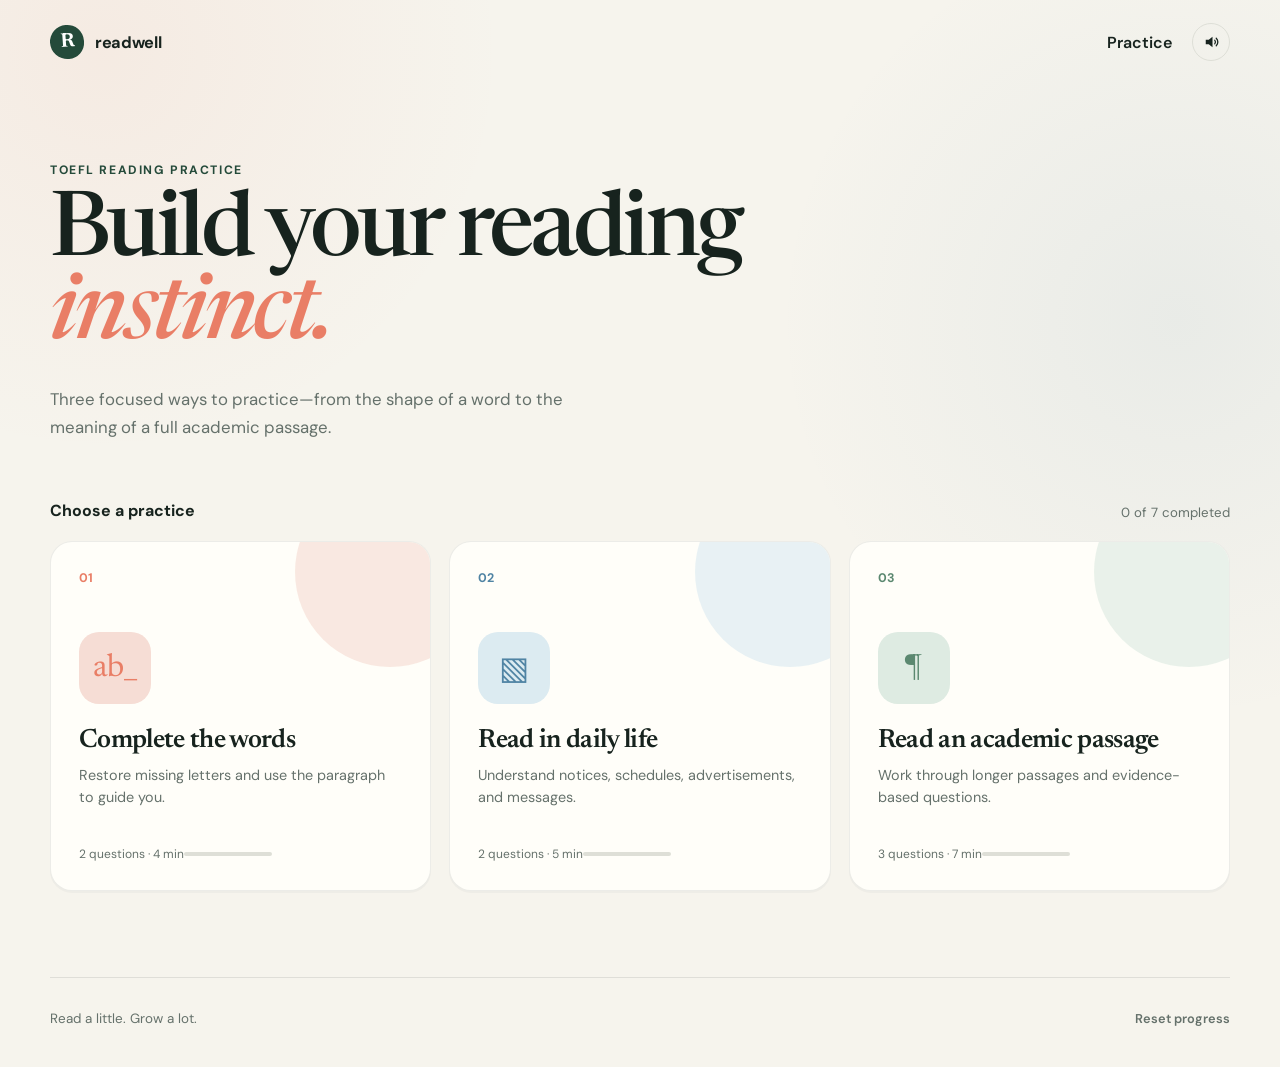
==== index.html @ 446d8b32 "prototype" ====
<!doctype html>
<html lang="en">
  <head>
    <meta charset="UTF-8" />
    <meta name="viewport" content="width=device-width, initial-scale=1.0" />
    <meta
      name="description"
      content="A calm, focused practice space for TOEFL reading questions."
    />
    <title>Readwell — TOEFL Reading Practice</title>
    <link rel="preconnect" href="https://fonts.googleapis.com" />
    <link rel="preconnect" href="https://fonts.gstatic.com" crossorigin />
    <link
      href="https://fonts.googleapis.com/css2?family=DM+Sans:wght@400;500;600;700&family=Newsreader:opsz,wght@6..72,500;6..72,600&display=swap"
      rel="stylesheet"
    />
    <link rel="stylesheet" href="styles.css" />
  </head>
  <body>
    <div class="page-shell">
      <header class="site-header">
        <button class="brand" data-action="home" aria-label="Go to home">
          <span class="brand-mark">R</span>
          <span>readwell</span>
        </button>
        <nav class="header-actions" aria-label="Primary navigation">
          <button class="text-button" data-action="home">Practice</button>
          <button class="icon-button" id="sound-toggle" aria-label="Toggle interface sounds">
            <svg viewBox="0 0 24 24" aria-hidden="true">
              <path d="M5 9v6h4l5 4V5L9 9H5Z"></path>
              <path class="sound-wave" d="M17 9.5a4 4 0 0 1 0 5"></path>
              <path class="sound-wave" d="M19 7a7 7 0 0 1 0 10"></path>
            </svg>
          </button>
        </nav>
      </header>

      <main id="app" tabindex="-1"></main>

      <footer class="site-footer">
        <span>Read a little. Grow a lot.</span>
        <button class="text-button reset-button" id="reset-progress">Reset progress</button>
      </footer>
    </div>

    <script src="questions.js"></script>
    <script src="app.js"></script>
  </body>
</html>
---- styles.css ----
:root {
  --ink: #17231e;
  --muted: #65716b;
  --paper: #f6f4ed;
  --white: #fffef9;
  --line: #dedfd7;
  --forest: #244a3a;
  --forest-light: #dce9df;
  --coral: #e97e66;
  --coral-light: #f6ddd5;
  --blue: #5084a4;
  --blue-light: #dcebf1;
  --green: #5b8870;
  --green-light: #deebe2;
  --shadow: 0 20px 55px rgba(26, 42, 34, 0.08);
}

* {
  box-sizing: border-box;
}

html {
  scroll-behavior: smooth;
}

body {
  margin: 0;
  color: var(--ink);
  background:
    radial-gradient(circle at 8% 5%, rgba(233, 126, 102, 0.08), transparent 25rem),
    radial-gradient(circle at 92% 30%, rgba(80, 132, 164, 0.08), transparent 25rem),
    var(--paper);
  font-family: "DM Sans", system-ui, sans-serif;
  -webkit-font-smoothing: antialiased;
}

button,
input {
  font: inherit;
}

button {
  color: inherit;
}

.page-shell {
  min-height: 100vh;
  display: flex;
  flex-direction: column;
}

.site-header,
.site-footer {
  width: min(1180px, calc(100% - 40px));
  margin: 0 auto;
  display: flex;
  align-items: center;
  justify-content: space-between;
}

.site-header {
  min-height: 84px;
}

.site-footer {
  color: var(--muted);
  font-size: 0.84rem;
  padding: 26px 0 34px;
  border-top: 1px solid rgba(23, 35, 30, 0.1);
}

.brand {
  border: 0;
  background: transparent;
  display: inline-flex;
  align-items: center;
  gap: 11px;
  padding: 0;
  font-size: 1.02rem;
  font-weight: 700;
  letter-spacing: -0.02em;
  cursor: pointer;
}

.brand-mark {
  width: 34px;
  height: 34px;
  display: grid;
  place-items: center;
  border-radius: 50% 50% 48% 52%;
  background: var(--forest);
  color: white;
  font-family: "Newsreader", Georgia, serif;
  font-size: 1.25rem;
  transform: rotate(-4deg);
}

.header-actions {
  display: flex;
  align-items: center;
  gap: 20px;
}

.text-button,
.icon-button {
  border: 0;
  background: transparent;
  cursor: pointer;
}

.text-button {
  padding: 6px 0;
  font-weight: 600;
}

.text-button:hover {
  color: var(--forest);
}

.icon-button {
  width: 38px;
  height: 38px;
  display: grid;
  place-items: center;
  border: 1px solid var(--line);
  border-radius: 50%;
}

.icon-button svg {
  width: 18px;
  fill: var(--ink);
}

.icon-button path:not(:first-child) {
  fill: none;
  stroke: var(--ink);
  stroke-width: 1.7;
  stroke-linecap: round;
}

.icon-button.is-muted .sound-wave {
  display: none;
}

#app {
  flex: 1;
  outline: none;
}

.home-view {
  width: min(1180px, calc(100% - 40px));
  margin: 0 auto;
  padding: 78px 0 86px;
}

.hero {
  max-width: 760px;
  margin-bottom: 58px;
}

.eyebrow {
  margin: 0 0 15px;
  color: var(--forest);
  font-size: 0.76rem;
  font-weight: 700;
  letter-spacing: 0.13em;
  text-transform: uppercase;
}

.hero h1,
.practice-intro h1,
.results-card h1 {
  margin: 0;
  font-family: "Newsreader", Georgia, serif;
  font-weight: 500;
  letter-spacing: -0.04em;
}

.hero h1 {
  max-width: 700px;
  font-size: clamp(3.2rem, 7vw, 6.2rem);
  line-height: 0.93;
}

.hero h1 em {
  color: var(--coral);
  font-weight: 500;
}

.hero-copy {
  max-width: 570px;
  margin: 25px 0 0;
  color: var(--muted);
  font-size: 1.05rem;
  line-height: 1.7;
}

.section-heading {
  display: flex;
  align-items: end;
  justify-content: space-between;
  margin-bottom: 20px;
}

.section-heading h2 {
  margin: 0;
  font-size: 1rem;
}

.progress-summary {
  color: var(--muted);
  font-size: 0.83rem;
}

.practice-grid {
  display: grid;
  grid-template-columns: repeat(3, 1fr);
  gap: 18px;
}

.set-card {
  position: relative;
  min-height: 350px;
  padding: 28px;
  display: flex;
  flex-direction: column;
  overflow: hidden;
  border: 1px solid rgba(23, 35, 30, 0.08);
  border-radius: 22px;
  background: var(--white);
  text-align: left;
  cursor: pointer;
  box-shadow: 0 2px 0 rgba(23, 35, 30, 0.03);
  transition: transform 180ms ease, box-shadow 180ms ease;
}

.set-card:hover {
  transform: translateY(-5px);
  box-shadow: var(--shadow);
}

.set-card::after {
  content: "";
  position: absolute;
  width: 190px;
  height: 190px;
  right: -55px;
  top: -65px;
  border-radius: 50%;
  background: var(--card-tint);
  opacity: 0.65;
}

.set-card.coral {
  --card-accent: var(--coral);
  --card-tint: var(--coral-light);
}

.set-card.blue {
  --card-accent: var(--blue);
  --card-tint: var(--blue-light);
}

.set-card.green {
  --card-accent: var(--green);
  --card-tint: var(--green-light);
}

.card-number {
  position: relative;
  z-index: 1;
  color: var(--card-accent);
  font-size: 0.78rem;
  font-weight: 700;
}

.card-icon {
  position: relative;
  z-index: 1;
  width: 72px;
  height: 72px;
  margin: 46px 0 24px;
  display: grid;
  place-items: center;
  border-radius: 20px;
  background: var(--card-tint);
  color: var(--card-accent);
  font-family: "Newsreader", Georgia, serif;
  font-size: 2rem;
}

.set-card h3 {
  margin: 0 0 10px;
  font-family: "Newsreader", Georgia, serif;
  font-size: 1.65rem;
  font-weight: 600;
  letter-spacing: -0.025em;
}

.set-card p {
  margin: 0;
  color: var(--muted);
  font-size: 0.9rem;
  line-height: 1.55;
}

.card-meta {
  margin-top: auto;
  padding-top: 24px;
  display: flex;
  align-items: center;
  justify-content: space-between;
  color: var(--muted);
  font-size: 0.75rem;
}

.card-progress {
  width: 88px;
  height: 4px;
  overflow: hidden;
  border-radius: 9px;
  background: var(--line);
}

.card-progress span {
  display: block;
  height: 100%;
  background: var(--card-accent);
}

.practice-view {
  width: min(1180px, calc(100% - 40px));
  margin: 0 auto;
  padding: 42px 0 80px;
}

.practice-topline {
  display: flex;
  align-items: center;
  justify-content: space-between;
  margin-bottom: 44px;
}

.back-button {
  display: inline-flex;
  align-items: center;
  gap: 8px;
  border: 0;
  background: transparent;
  padding: 0;
  font-weight: 600;
  cursor: pointer;
}

.back-button span {
  font-size: 1.3rem;
}

.question-count {
  color: var(--muted);
  font-size: 0.84rem;
}

.question-count strong {
  color: var(--ink);
}

.practice-intro {
  margin-bottom: 28px;
}

.practice-intro h1 {
  font-size: clamp(2.5rem, 5vw, 4.3rem);
}

.practice-intro p:last-child {
  margin: 12px 0 0;
  color: var(--muted);
}

.question-layout {
  display: grid;
  grid-template-columns: minmax(0, 1.15fr) minmax(340px, 0.85fr);
  gap: 22px;
  align-items: start;
}

.question-layout.word-layout {
  grid-template-columns: 1fr;
}

.content-panel,
.answer-panel {
  border: 1px solid rgba(23, 35, 30, 0.1);
  border-radius: 22px;
  background: var(--white);
  box-shadow: 0 4px 0 rgba(23, 35, 30, 0.025);
}

.content-panel {
  min-height: 520px;
  padding: clamp(28px, 4vw, 52px);
}

.answer-panel {
  position: sticky;
  top: 22px;
  padding: 30px;
}

.instruction {
  margin: 0 0 30px;
  color: var(--muted);
  font-size: 0.86rem;
}

.word-paragraph,
.academic-passage {
  font-family: "Newsreader", Georgia, serif;
  color: #203129;
}

.word-paragraph {
  max-width: 900px;
  margin: 42px auto;
  font-size: clamp(1.65rem, 3.2vw, 2.5rem);
  line-height: 1.65;
}

.word-blank {
  display: inline-flex;
  align-items: baseline;
  white-space: nowrap;
  color: var(--forest);
}

.word-input {
  width: var(--input-width);
  min-width: 48px;
  margin-left: 2px;
  padding: 0 2px 2px;
  border: 0;
  border-bottom: 2px solid var(--coral);
  outline: 0;
  background: var(--coral-light);
  color: var(--ink);
  font-family: inherit;
  font-size: 0.88em;
}

.word-input:focus {
  background: #f8cec3;
}

.word-input.correct {
  border-color: var(--green);
  background: var(--green-light);
}

.word-input.incorrect {
  border-color: #bd4e45;
  background: #f8d5d1;
}

.word-actions {
  max-width: 900px;
  margin: 24px auto 0;
  display: flex;
  align-items: center;
  justify-content: space-between;
  gap: 20px;
}

.feedback {
  min-height: 23px;
  margin: 0;
  color: var(--muted);
  font-size: 0.88rem;
}

.feedback.good {
  color: #307052;
}

.feedback.try-again {
  color: #a5483e;
}

.primary-button,
.secondary-button {
  min-height: 48px;
  padding: 0 22px;
  border-radius: 50px;
  font-weight: 700;
  cursor: pointer;
  transition: transform 150ms ease;
}

.primary-button:hover,
.secondary-button:hover {
  transform: translateY(-2px);
}

.primary-button {
  border: 1px solid var(--forest);
  background: var(--forest);
  color: white;
}

.secondary-button {
  border: 1px solid var(--line);
  background: var(--white);
}

.answer-prompt {
  margin: 0 0 22px;
  font-family: "Newsreader", Georgia, serif;
  font-size: 1.55rem;
  line-height: 1.25;
}

.choices {
  display: grid;
  gap: 10px;
}

.choice {
  width: 100%;
  padding: 14px 15px;
  display: grid;
  grid-template-columns: 28px 1fr;
  gap: 11px;
  align-items: center;
  border: 1px solid var(--line);
  border-radius: 13px;
  background: transparent;
  text-align: left;
  cursor: pointer;
}

.choice:hover,
.choice.selected {
  border-color: var(--blue);
  background: var(--blue-light);
}

.choice.correct {
  border-color: var(--green);
  background: var(--green-light);
}

.choice.incorrect {
  border-color: #c7685f;
  background: #f6ddd9;
}

.choice-letter {
  width: 27px;
  height: 27px;
  display: grid;
  place-items: center;
  border: 1px solid currentColor;
  border-radius: 50%;
  font-size: 0.73rem;
  font-weight: 700;
}

.choice-label {
  font-size: 0.88rem;
  line-height: 1.35;
}

.answer-actions {
  margin-top: 20px;
  display: flex;
  justify-content: flex-end;
}

.explanation {
  margin: 18px 0 0;
  padding: 14px 16px;
  border-radius: 12px;
  background: var(--green-light);
  color: #345b47;
  font-size: 0.83rem;
  line-height: 1.55;
}

.notice-visual {
  max-width: 520px;
  margin: 10px auto;
  overflow: hidden;
  border: 1px solid #d3b85d;
  border-radius: 6px;
  background: #f9edb2;
  box-shadow: 9px 11px 0 #dfe7de;
  transform: rotate(-0.5deg);
}

.notice-head {
  padding: 20px 26px;
  background: #2f6956;
  color: white;
  font-size: 0.76rem;
  font-weight: 700;
  letter-spacing: 0.13em;
  text-align: center;
}

.notice-body {
  padding: 34px;
  text-align: center;
}

.notice-body h2 {
  margin: 0 0 18px;
  color: #c8543f;
  font-family: "Newsreader", Georgia, serif;
  font-size: clamp(2.4rem, 5vw, 4rem);
  line-height: 0.95;
}

.notice-date {
  margin: 0;
  font-weight: 800;
  letter-spacing: 0.05em;
}

.notice-time {
  margin: 4px 0 20px;
  color: #426054;
  font-weight: 600;
}

.notice-copy {
  max-width: 370px;
  margin: 0 auto 18px;
  line-height: 1.55;
}

.notice-note {
  padding-top: 15px;
  border-top: 1px solid rgba(47, 105, 86, 0.25);
  color: #426054;
  font-size: 0.8rem;
}

.notice-tag {
  display: inline-block;
  margin-top: 18px;
  padding: 6px 10px;
  border-radius: 4px;
  background: #e38a70;
  color: white;
  font-size: 0.7rem;
  font-weight: 800;
  letter-spacing: 0.1em;
}

.message-visual {
  max-width: 520px;
  margin: 42px auto;
  padding: 16px;
  border-radius: 24px;
  background: #e8e8e4;
}

.message-meta {
  display: flex;
  justify-content: space-between;
  margin: 0 8px 10px;
  color: var(--muted);
  font-size: 0.75rem;
}

.message-bubble {
  margin: 0;
  padding: 20px;
  border-radius: 20px 20px 5px 20px;
  background: #3979d0;
  color: white;
  font-size: 1rem;
  line-height: 1.55;
}

.passage-heading {
  margin: 0 0 25px;
  font-family: "Newsreader", Georgia, serif;
  font-size: 2.2rem;
  font-weight: 600;
}

.academic-passage {
  counter-reset: paragraph;
  font-size: 1.12rem;
  line-height: 1.75;
}

.academic-passage p {
  position: relative;
  margin: 0 0 22px;
  padding-left: 34px;
  counter-increment: paragraph;
}

.academic-passage p::before {
  content: counter(paragraph);
  position: absolute;
  left: 0;
  top: 4px;
  width: 21px;
  height: 21px;
  display: grid;
  place-items: center;
  border-radius: 50%;
  background: var(--green-light);
  color: var(--green);
  font-family: "DM Sans", system-ui, sans-serif;
  font-size: 0.65rem;
  font-weight: 700;
}

.question-nav {
  margin-top: 24px;
  display: flex;
  align-items: center;
  justify-content: space-between;
}

.nav-dots {
  display: flex;
  gap: 7px;
}

.nav-dot {
  width: 9px;
  height: 9px;
  padding: 0;
  border: 0;
  border-radius: 50%;
  background: #c6cbc7;
  cursor: pointer;
}

.nav-dot.active {
  width: 25px;
  border-radius: 9px;
  background: var(--forest);
}

.results-view {
  width: min(760px, calc(100% - 40px));
  margin: 0 auto;
  padding: 80px 0 110px;
  text-align: center;
}

.results-card {
  padding: 60px 35px;
  border: 1px solid rgba(23, 35, 30, 0.1);
  border-radius: 28px;
  background: var(--white);
  box-shadow: var(--shadow);
}

.score-ring {
  width: 118px;
  height: 118px;
  margin: 0 auto 28px;
  display: grid;
  place-items: center;
  border: 10px solid var(--green-light);
  border-top-color: var(--green);
  border-radius: 50%;
  font-family: "Newsreader", Georgia, serif;
  font-size: 2rem;
  font-weight: 600;
  transform: rotate(-18deg);
}

.score-ring span {
  transform: rotate(18deg);
}

.results-card h1 {
  font-size: 3.1rem;
}

.results-card > p {
  max-width: 460px;
  margin: 13px auto 28px;
  color: var(--muted);
  line-height: 1.6;
}

.results-actions {
  display: flex;
  justify-content: center;
  gap: 10px;
}

.reset-button {
  color: var(--muted);
  font-size: 0.8rem;
}

@media (max-width: 900px) {
  .home-view {
    padding-top: 48px;
  }

  .practice-grid {
    grid-template-columns: 1fr;
  }

  .set-card {
    min-height: 260px;
  }

  .card-icon {
    margin: 32px 0 20px;
  }

  .question-layout {
    grid-template-columns: 1fr;
  }

  .answer-panel {
    position: static;
  }

  .content-panel {
    min-height: auto;
  }
}

@media (max-width: 600px) {
  .site-header,
  .site-footer,
  .home-view,
  .practice-view {
    width: min(100% - 28px, 1180px);
  }

  .site-header {
    min-height: 70px;
  }

  .header-actions .text-button {
    display: none;
  }

  .home-view {
    padding: 40px 0 65px;
  }

  .hero {
    margin-bottom: 44px;
  }

  .hero h1 {
    font-size: 3.4rem;
  }

  .practice-view {
    padding-top: 26px;
  }

  .practice-topline {
    margin-bottom: 30px;
  }

  .content-panel,
  .answer-panel {
    border-radius: 17px;
  }

  .content-panel {
    padding: 26px 20px;
  }

  .answer-panel {
    padding: 23px 19px;
  }

  .word-paragraph {
    margin: 20px 0;
    font-size: 1.55rem;
  }

  .word-actions,
  .results-actions {
    align-items: stretch;
    flex-direction: column;
  }

  .word-actions .primary-button,
  .results-actions button {
    width: 100%;
  }

  .notice-body {
    padding: 28px 21px;
  }

  .academic-passage {
    font-size: 1.02rem;
  }
}

@media (prefers-reduced-motion: reduce) {
  *,
  *::before,
  *::after {
    scroll-behavior: auto !important;
    transition: none !important;
  }
}
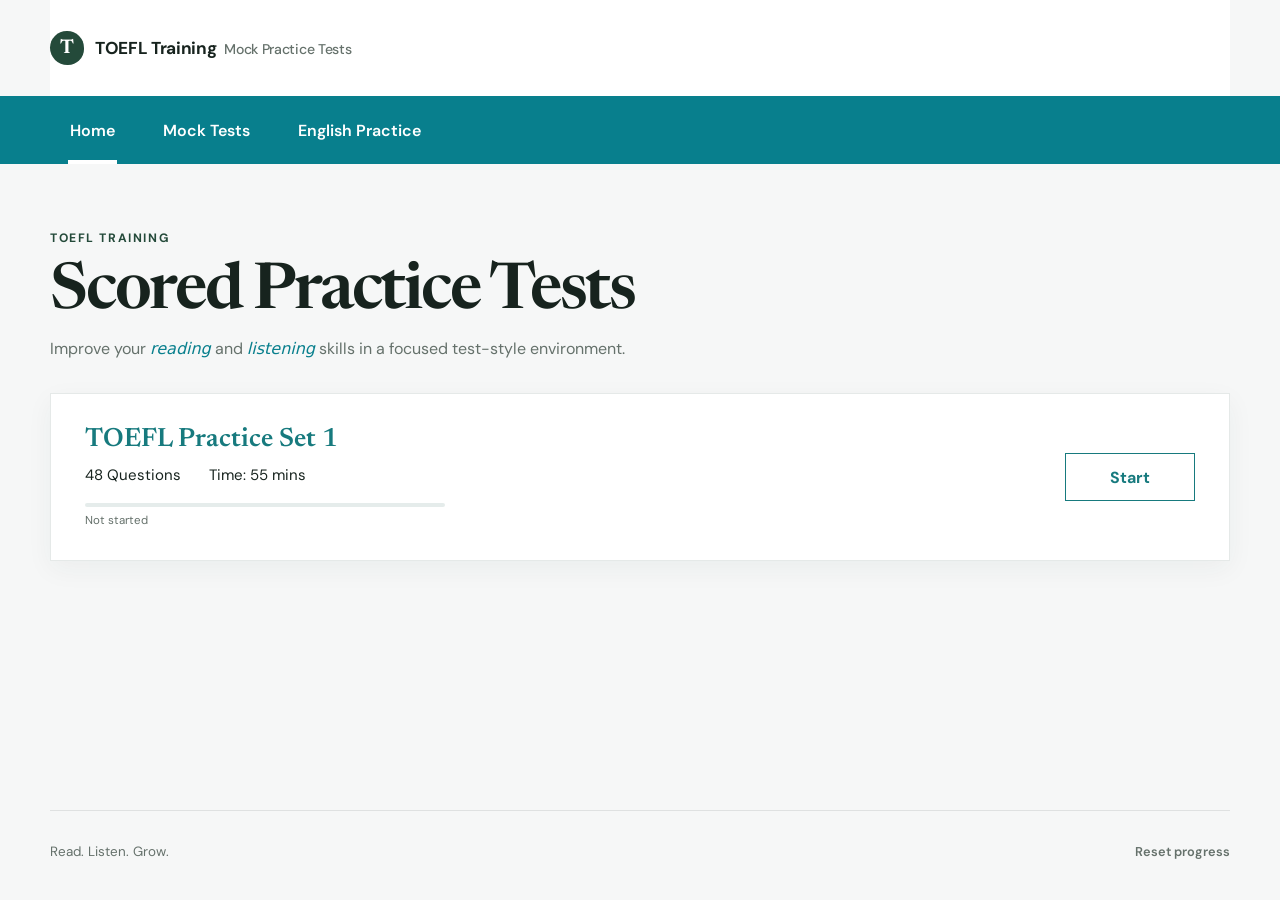
==== commit 05784d98: "changed UI and added problems" ====
--- a/index.html
+++ b/index.html
@@ -5,9 +5,9 @@
     <meta name="viewport" content="width=device-width, initial-scale=1.0" />
     <meta
       name="description"
-      content="A calm, focused practice space for TOEFL reading questions."
+      content="A calm, focused practice space for TOEFL reading and listening questions."
     />
-    <title>Readwell — TOEFL Reading Practice</title>
+    <title>TOEFL Training</title>
     <link rel="preconnect" href="https://fonts.googleapis.com" />
     <link rel="preconnect" href="https://fonts.gstatic.com" crossorigin />
     <link
@@ -20,25 +20,27 @@
     <div class="page-shell">
       <header class="site-header">
         <button class="brand" data-action="home" aria-label="Go to home">
-          <span class="brand-mark">R</span>
-          <span>readwell</span>
+          <span class="brand-mark">T</span>
+          <span class="brand-copy">
+            <strong>TOEFL Training</strong>
+            <small>Mock Practice Tests</small>
+          </span>
         </button>
-        <nav class="header-actions" aria-label="Primary navigation">
-          <button class="text-button" data-action="home">Practice</button>
-          <button class="icon-button" id="sound-toggle" aria-label="Toggle interface sounds">
-            <svg viewBox="0 0 24 24" aria-hidden="true">
-              <path d="M5 9v6h4l5 4V5L9 9H5Z"></path>
-              <path class="sound-wave" d="M17 9.5a4 4 0 0 1 0 5"></path>
-              <path class="sound-wave" d="M19 7a7 7 0 0 1 0 10"></path>
-            </svg>
-          </button>
-        </nav>
       </header>
 
+      <nav class="site-nav" aria-label="Primary navigation">
+        <div>
+          <button class="active" data-action="home">Home</button>
+          <button data-action="home">Mock Tests</button>
+          <span>English Practice</span>
+        </div>
+      </nav>
+
+      <div id="persistent-audio-dock" aria-hidden="true"></div>
       <main id="app" tabindex="-1"></main>
 
       <footer class="site-footer">
-        <span>Read a little. Grow a lot.</span>
+        <span>Read. Listen. Grow.</span>
         <button class="text-button reset-button" id="reset-progress">Reset progress</button>
       </footer>
     </div>
--- a/styles.css
+++ b/styles.css
@@ -12,6 +12,12 @@
   --blue-light: #dcebf1;
   --green: #5b8870;
   --green-light: #deebe2;
+  --purple: #8066a5;
+  --purple-light: #ebe5f3;
+  --amber: #b27c31;
+  --amber-light: #f4e7cd;
+  --teal: #277d70;
+  --teal-light: #d9f0eb;
   --shadow: 0 20px 55px rgba(26, 42, 34, 0.08);
 }
 
@@ -92,7 +98,7 @@
   color: white;
   font-family: "Newsreader", Georgia, serif;
   font-size: 1.25rem;
-  transform: rotate(-4deg);
+  transform: none;
 }
 
 .header-actions {
@@ -145,6 +151,14 @@
 #app {
   flex: 1;
   outline: none;
+}
+
+#persistent-audio-dock {
+  position: fixed;
+  left: -10000px;
+  width: 1px;
+  height: 1px;
+  overflow: hidden;
 }
 
 .home-view {
@@ -205,6 +219,19 @@
 .section-heading h2 {
   margin: 0;
   font-size: 1rem;
+}
+
+.section-kicker {
+  margin: 0 0 5px;
+  color: var(--muted);
+  font-size: 0.67rem;
+  font-weight: 700;
+  letter-spacing: 0.12em;
+  text-transform: uppercase;
+}
+
+.listening-section-heading {
+  margin-top: 72px;
 }
 
 .progress-summary {
@@ -266,6 +293,21 @@
   --card-tint: var(--green-light);
 }
 
+.set-card.purple {
+  --card-accent: var(--purple);
+  --card-tint: var(--purple-light);
+}
+
+.set-card.amber {
+  --card-accent: var(--amber);
+  --card-tint: var(--amber-light);
+}
+
+.set-card.teal {
+  --card-accent: var(--teal);
+  --card-tint: var(--teal-light);
+}
+
 .card-number {
   position: relative;
   z-index: 1;
@@ -328,6 +370,14 @@
   background: var(--card-accent);
 }
 
+.card-ready {
+  padding: 6px 9px;
+  border-radius: 999px;
+  background: var(--card-tint);
+  color: var(--card-accent);
+  font-weight: 700;
+}
+
 .practice-view {
   width: min(1180px, calc(100% - 40px));
   margin: 0 auto;
@@ -389,6 +439,123 @@
   grid-template-columns: 1fr;
 }
 
+.listening-setup-card {
+  max-width: 940px;
+  margin: 36px auto 0;
+  padding: clamp(24px, 4vw, 44px);
+  display: grid;
+  grid-template-columns: minmax(280px, 0.9fr) minmax(0, 1.1fr);
+  gap: clamp(28px, 5vw, 58px);
+  align-items: center;
+  border: 1px solid rgba(23, 35, 30, 0.1);
+  border-radius: 26px;
+  background: var(--white);
+  box-shadow: var(--shadow);
+}
+
+.empty-audio-player {
+  min-height: 270px;
+  padding: 30px;
+  display: flex;
+  flex-direction: column;
+  align-items: flex-start;
+  justify-content: center;
+  gap: 16px;
+  border-radius: 22px;
+  background:
+    radial-gradient(circle at 85% 15%, rgba(255, 255, 255, 0.15), transparent 9rem),
+    var(--forest);
+  color: white;
+}
+
+.audio-disc {
+  width: 58px;
+  height: 58px;
+  display: grid;
+  place-items: center;
+  border: 1px solid rgba(255, 255, 255, 0.32);
+  border-radius: 50%;
+  background: rgba(255, 255, 255, 0.1);
+  font-family: "Newsreader", Georgia, serif;
+  font-size: 1.6rem;
+}
+
+.empty-audio-player > div {
+  display: grid;
+  gap: 6px;
+}
+
+.empty-audio-player strong {
+  font-size: 1.12rem;
+}
+
+.empty-audio-player span:not(.audio-disc) {
+  color: rgba(255, 255, 255, 0.7);
+  font-size: 0.8rem;
+  line-height: 1.5;
+}
+
+.empty-audio-player button {
+  min-width: 90px;
+  padding: 9px 16px;
+  border: 1px solid rgba(255, 255, 255, 0.2);
+  border-radius: 999px;
+  background: rgba(255, 255, 255, 0.12);
+  color: rgba(255, 255, 255, 0.55);
+}
+
+.task-pattern {
+  display: inline-block;
+  margin: 0 0 18px;
+  padding: 7px 11px;
+  border-radius: 999px;
+  background: var(--teal-light);
+  color: var(--teal);
+  font-size: 0.72rem;
+  font-weight: 700;
+}
+
+.listening-setup-copy h2 {
+  margin: 0 0 12px;
+  font-family: "Newsreader", Georgia, serif;
+  font-size: clamp(2rem, 4vw, 3rem);
+  font-weight: 600;
+  letter-spacing: -0.03em;
+}
+
+.listening-setup-copy > p:not(.task-pattern) {
+  margin: 0;
+  color: var(--muted);
+  line-height: 1.65;
+}
+
+.feature-checklist {
+  margin: 24px 0 0;
+  padding: 0;
+  display: grid;
+  gap: 10px;
+  list-style: none;
+  font-size: 0.84rem;
+}
+
+.feature-checklist li {
+  display: flex;
+  gap: 9px;
+  align-items: center;
+}
+
+.feature-checklist span {
+  width: 22px;
+  height: 22px;
+  display: grid;
+  place-items: center;
+  border-radius: 50%;
+  background: var(--green-light);
+  color: var(--green);
+  font-size: 0.7rem;
+  font-weight: 800;
+}
+
 .content-panel,
 .answer-panel {
   border: 1px solid rgba(23, 35, 30, 0.1);
@@ -414,6 +581,133 @@
   font-size: 0.86rem;
 }
 
+.listening-source {
+  max-width: 620px;
+  margin: 12px auto;
+}
+
+.listening-source-head {
+  display: flex;
+  gap: 18px;
+  align-items: center;
+  margin-bottom: 28px;
+}
+
+.listening-source-head p {
+  margin: 0 0 4px;
+  color: var(--muted);
+  font-size: 0.68rem;
+  font-weight: 700;
+  letter-spacing: 0.1em;
+  text-transform: uppercase;
+}
+
+.listening-source-head h2 {
+  margin: 0;
+  font-family: "Newsreader", Georgia, serif;
+  font-size: clamp(1.8rem, 4vw, 2.6rem);
+  font-weight: 600;
+}
+
+.listening-wave {
+  width: 58px;
+  height: 58px;
+  flex: 0 0 58px;
+  display: flex;
+  align-items: center;
+  justify-content: center;
+  gap: 3px;
+  border-radius: 17px;
+  background: var(--purple-light);
+}
+
+.listening-wave i {
+  width: 3px;
+  border-radius: 5px;
+  background: var(--purple);
+}
+
+.listening-wave i:nth-child(1),
+.listening-wave i:nth-child(5) {
+  height: 14px;
+}
+
+.listening-wave i:nth-child(2),
+.listening-wave i:nth-child(4) {
+  height: 25px;
+}
+
+.listening-wave i:nth-child(3) {
+  height: 36px;
+}
+
+.audio-player-shell {
+  padding: 20px;
+  display: grid;
+  gap: 13px;
+  border: 1px solid #d9d8e0;
+  border-radius: 18px;
+  background: #f4f1f8;
+}
+
+.audio-player-shell audio {
+  width: 100%;
+}
+
+.replay-button {
+  justify-self: start;
+  padding: 8px 12px;
+  border: 1px solid #d1c9dd;
+  border-radius: 999px;
+  background: white;
+  color: var(--purple);
+  font-size: 0.75rem;
+  font-weight: 700;
+  cursor: pointer;
+}
+
+.audio-player-shell.audio-missing {
+  min-height: 170px;
+  grid-template-columns: 58px 1fr;
+  align-content: center;
+  align-items: center;
+  background: #f4f1f8;
+}
+
+.audio-missing .audio-disc {
+  border-color: #d1c9dd;
+  background: white;
+  color: var(--purple);
+}
+
+.audio-missing > div {
+  display: grid;
+  gap: 5px;
+}
+
+.audio-missing span:not(.audio-disc) {
+  color: var(--muted);
+  font-size: 0.78rem;
+  line-height: 1.45;
+}
+
+.listening-context {
+  margin: 17px 0 0;
+  color: var(--muted);
+  font-size: 0.78rem;
+  text-align: center;
+}
+
+.listening-reminder {
+  margin: 30px 0 0;
+  padding-top: 20px;
+  border-top: 1px solid var(--line);
+  color: var(--forest);
+  font-family: "Newsreader", Georgia, serif;
+  font-size: 1.28rem;
+  text-align: center;
+}
+
 .word-paragraph,
 .academic-passage {
   font-family: "Newsreader", Georgia, serif;
@@ -435,8 +729,8 @@
 }
 
 .word-input {
-  width: var(--input-width);
-  min-width: 48px;
+  width: calc((var(--letter-count) * 0.72em) + 12px);
+  min-width: 36px;
   margin-left: 2px;
   padding: 0 2px 2px;
   border: 0;
@@ -446,6 +740,14 @@
   color: var(--ink);
   font-family: inherit;
   font-size: 0.88em;
+  letter-spacing: 0.08em;
+  text-align: center;
+}
+
+.word-input::placeholder {
+  color: var(--coral);
+  opacity: 0.8;
+  letter-spacing: 0.08em;
 }
 
 .word-input:focus {
@@ -584,6 +886,353 @@
   color: #345b47;
   font-size: 0.83rem;
   line-height: 1.55;
+}
+
+.daily-material {
+  width: min(100%, 570px);
+  margin: 8px auto;
+  color: #202925;
+}
+
+.material-error {
+  margin: 80px auto;
+  color: #a5483e;
+  text-align: center;
+}
+
+.membership-card {
+  overflow: hidden;
+  border: 9px solid #a9dcd1;
+  border-radius: 18px;
+  background: #f8fffd;
+  box-shadow: 0 12px 28px rgba(33, 91, 77, 0.14);
+}
+
+.browser-bar {
+  display: grid;
+  grid-template-columns: 1fr 14px 14px;
+  gap: 8px;
+  align-items: center;
+  padding: 9px;
+  border-bottom: 1px solid #7dafa5;
+  background: #d8f1eb;
+}
+
+.browser-address {
+  min-width: 0;
+  overflow: hidden;
+  padding: 5px 9px;
+  border: 1px solid #75a89e;
+  border-radius: 5px;
+  background: white;
+  color: #54716a;
+  font-size: 0.7rem;
+  text-overflow: ellipsis;
+  white-space: nowrap;
+}
+
+.browser-bar > span {
+  width: 14px;
+  height: 14px;
+  border: 1px solid #67998f;
+  border-radius: 4px;
+  background: #93cbbf;
+}
+
+.membership-body {
+  padding: 30px;
+}
+
+.membership-title {
+  display: flex;
+  align-items: center;
+  justify-content: center;
+  gap: 12px;
+  margin-bottom: 24px;
+}
+
+.membership-title h2 {
+  margin: 0;
+  font-family: "Newsreader", Georgia, serif;
+  font-size: clamp(1.65rem, 4vw, 2.3rem);
+}
+
+.gym-icon {
+  color: #297765;
+  font-size: 1.3rem;
+  letter-spacing: -0.12em;
+}
+
+.plan-list {
+  display: grid;
+  gap: 9px;
+}
+
+.plan-row {
+  display: grid;
+  grid-template-columns: 115px 1fr;
+  gap: 18px;
+  align-items: center;
+  padding: 12px 14px;
+  border: 1px solid #c6dfd9;
+  border-radius: 10px;
+  background: white;
+}
+
+.plan-row > div {
+  display: grid;
+}
+
+.plan-row strong {
+  color: #245f51;
+}
+
+.plan-row span {
+  color: var(--muted);
+  font-size: 0.76rem;
+}
+
+.plan-row p {
+  margin: 0;
+  font-size: 0.84rem;
+  line-height: 1.4;
+}
+
+.membership-note {
+  margin: 18px 0 0;
+  padding: 14px 16px;
+  border-radius: 10px;
+  background: #e6f5f1;
+  color: #315f55;
+  font-size: 0.82rem;
+  line-height: 1.5;
+}
+
+.email-card {
+  overflow: hidden;
+  border: 1px solid #aeb6b2;
+  border-radius: 10px;
+  background: #e8ebe9;
+  box-shadow: 0 12px 30px rgba(31, 45, 39, 0.13);
+}
+
+.mail-toolbar {
+  display: grid;
+  grid-template-columns: 12px 12px 1fr;
+  gap: 7px;
+  align-items: center;
+  padding: 11px 13px;
+  border-bottom: 1px solid #b7bfbb;
+  background: #d9dddb;
+}
+
+.mail-toolbar > span {
+  width: 12px;
+  height: 12px;
+  border-radius: 50%;
+  background: #a4aca8;
+}
+
+.mail-search {
+  height: 17px;
+  margin-left: 6px;
+  border: 1px solid #aeb6b2;
+  border-radius: 4px;
+  background: white;
+}
+
+.email-paper {
+  margin: 12px;
+  padding: 30px;
+  border: 1px solid #c6cbc8;
+  background: white;
+  font-size: 0.92rem;
+  line-height: 1.6;
+}
+
+.email-heading {
+  display: flex;
+  gap: 12px;
+  align-items: center;
+  margin-bottom: 24px;
+  padding-bottom: 16px;
+  border-bottom: 1px solid #e1e4e2;
+}
+
+.email-avatar {
+  width: 38px;
+  height: 38px;
+  display: grid;
+  place-items: center;
+  border-radius: 50%;
+  background: var(--blue-light);
+  color: var(--blue);
+  font-weight: 800;
+}
+
+.email-heading > div:last-child {
+  display: grid;
+}
+
+.email-heading span {
+  color: var(--muted);
+  font-size: 0.74rem;
+}
+
+.email-paper > p {
+  margin: 0 0 15px;
+}
+
+.email-signoff {
+  padding-top: 4px;
+}
+
+.attachment-pill {
+  display: inline-block;
+  padding: 7px 11px;
+  border: 1px solid #cfd5d2;
+  border-radius: 7px;
+  background: #f6f7f6;
+  color: var(--muted);
+  font-size: 0.72rem;
+}
+
+.article-card {
+  padding: clamp(27px, 5vw, 46px);
+  border: 1px solid #9c9a91;
+  background: #fffdf8;
+  box-shadow: 8px 10px 0 #e6e1d8;
+  font-family: Georgia, "Times New Roman", serif;
+}
+
+.article-kicker {
+  color: #7f5b49;
+  font-family: "DM Sans", system-ui, sans-serif;
+  font-size: 0.68rem;
+  font-weight: 800;
+  letter-spacing: 0.16em;
+  text-align: center;
+}
+
+.article-card h2 {
+  margin: 7px 0 12px;
+  font-size: clamp(1.8rem, 4.5vw, 2.6rem);
+  line-height: 1.08;
+  text-align: center;
+}
+
+.article-rule {
+  width: 78%;
+  height: 2px;
+  margin: 0 auto 24px;
+  background: #373d39;
+}
+
+.article-card > p {
+  margin: 0 0 18px;
+  font-size: 0.95rem;
+  line-height: 1.66;
+}
+
+.article-quotes {
+  display: grid;
+  gap: 10px;
+  margin-top: 22px;
+}
+
+.article-card blockquote {
+  margin: 0;
+  padding: 13px 16px;
+  border-left: 3px solid #7f5b49;
+  background: #f5efe6;
+  font-size: 0.86rem;
+  font-weight: 700;
+  line-height: 1.5;
+}
+
+.article-card cite {
+  display: block;
+  margin-top: 5px;
+  color: #6d716e;
+  font-size: 0.7rem;
+  font-style: normal;
+  font-weight: 400;
+}
+
+.article-flourish {
+  margin-top: 22px;
+  padding-top: 13px;
+  border-top: 2px solid #373d39;
+  color: #7f5b49;
+  text-align: center;
+}
+
+.catalog-card {
+  overflow: hidden;
+  border: 1px solid #557d73;
+  background: #f1fbf9;
+  box-shadow: 8px 10px 0 #dce8e4;
+}
+
+.catalog-header {
+  display: grid;
+  grid-template-columns: 28px 1fr 28px;
+  align-items: stretch;
+  border-bottom: 4px solid #176e5d;
+  background: #86e0cf;
+}
+
+.catalog-header span {
+  background: #176e5d;
+}
+
+.catalog-header h2 {
+  margin: 0;
+  padding: 11px 10px;
+  font-family: "Newsreader", Georgia, serif;
+  font-size: 1.45rem;
+  text-align: center;
+}
+
+.catalog-schedule {
+  margin: 0;
+  padding: 18px 22px 14px;
+  font-size: 0.82rem;
+  line-height: 1.45;
+}
+
+.course-list {
+  display: grid;
+  gap: 20px;
+  padding: 0 22px 24px;
+}
+
+.course-entry h3 {
+  margin: 0 0 4px;
+  font-size: 0.92rem;
+  text-decoration: underline;
+  text-underline-offset: 3px;
+}
+
+.course-entry > p {
+  margin: 0 0 10px;
+  font-size: 0.78rem;
+  line-height: 1.4;
+}
+
+.course-sections {
+  display: grid;
+  border: 1px solid #6a736f;
+  background: white;
+}
+
+.course-sections span {
+  padding: 5px 8px;
+  font-size: 0.75rem;
+}
+
+.course-sections span + span {
+  border-top: 1px solid #8b928f;
 }
 
 .notice-visual {
@@ -720,6 +1369,14 @@
   font-weight: 700;
 }
 
+.passage-highlight {
+  padding: 1px 4px;
+  border-radius: 4px;
+  background: #d4f0e6;
+  color: #176552;
+  font-weight: 700;
+}
+
 .question-nav {
   margin-top: 24px;
   display: flex;
@@ -804,11 +1461,407 @@
   font-size: 0.8rem;
 }
 
+/* Mock-test shell */
+body {
+  background: #f6f7f7;
+}
+
+.site-header {
+  min-height: 96px;
+  background: white;
+}
+
+.brand-copy {
+  display: flex;
+  align-items: baseline;
+  gap: 8px;
+}
+
+.brand-copy strong {
+  font-size: 1.08rem;
+}
+
+.brand-copy small {
+  color: var(--muted);
+  font-size: 0.88rem;
+  font-weight: 500;
+}
+
+.site-nav {
+  background: #087f8d;
+  color: white;
+}
+
+.site-nav > div {
+  width: min(1180px, calc(100% - 40px));
+  min-height: 68px;
+  margin: 0 auto;
+  display: flex;
+  align-items: stretch;
+  gap: 8px;
+}
+
+.site-nav button,
+.site-nav span {
+  padding: 0 20px;
+  display: flex;
+  align-items: center;
+  border: 0;
+  background: transparent;
+  color: white;
+  font-weight: 600;
+}
+
+.site-nav button {
+  position: relative;
+  cursor: pointer;
+}
+
+.site-nav button.active::after {
+  content: "";
+  position: absolute;
+  right: 18px;
+  bottom: 0;
+  left: 18px;
+  height: 4px;
+  background: white;
+}
+
+.mock-home {
+  padding-top: 66px;
+}
+
+.mock-page-heading {
+  margin-bottom: 34px;
+}
+
+.mock-page-heading h1 {
+  margin: 0;
+  font-family: "Newsreader", Georgia, serif;
+  font-size: clamp(2.5rem, 5vw, 4.2rem);
+  font-weight: 600;
+  letter-spacing: -0.035em;
+}
+
+.mock-tagline {
+  margin: 13px 0 0;
+  color: var(--muted);
+  font-size: 1rem;
+}
+
+.mock-tagline em {
+  color: #087f8d;
+}
+
+.test-list {
+  display: grid;
+  gap: 18px;
+}
+
+.test-row {
+  min-height: 168px;
+  padding: 30px 34px;
+  display: flex;
+  align-items: center;
+  justify-content: space-between;
+  gap: 28px;
+  border: 1px solid #e5e9e8;
+  background: white;
+  box-shadow: 0 8px 25px rgba(31, 62, 59, 0.05);
+}
+
+.test-row-main {
+  width: min(100%, 560px);
+}
+
+.test-row h2 {
+  margin: 0 0 12px;
+  color: #177a7e;
+  font-family: "Newsreader", Georgia, serif;
+  font-size: 1.65rem;
+  font-weight: 600;
+}
+
+.test-meta {
+  display: flex;
+  gap: 28px;
+  font-size: 0.94rem;
+}
+
+.test-progress-line {
+  width: min(100%, 360px);
+  height: 4px;
+  margin-top: 18px;
+  overflow: hidden;
+  border-radius: 4px;
+  background: #e5eceb;
+}
+
+.test-progress-line span {
+  display: block;
+  height: 100%;
+  background: #168b90;
+}
+
+.test-row-main > p {
+  margin: 6px 0 0;
+  color: var(--muted);
+  font-size: 0.72rem;
+}
+
+.start-test-button {
+  min-width: 130px;
+  min-height: 48px;
+  border: 1px solid #177a7e;
+  background: white;
+  color: #177a7e;
+  font-weight: 700;
+  cursor: pointer;
+}
+
+.start-test-button:hover {
+  background: #e7f4f3;
+}
+
+.practice-view.test-window {
+  width: min(1320px, calc(100% - 48px));
+  min-height: 720px;
+  padding: 30px 0 80px;
+  background: white;
+}
+
+.test-toolbar {
+  padding: 10px 14px;
+  display: flex;
+  align-items: center;
+  justify-content: space-between;
+  gap: 18px;
+  background: #11777c;
+  color: white;
+}
+
+.test-toolbar-title {
+  flex: 0 0 auto;
+  font-size: 0.88rem;
+  font-weight: 800;
+}
+
+.test-toolbar-actions {
+  display: flex;
+  align-items: center;
+  justify-content: flex-end;
+  gap: 10px;
+}
+
+.test-toolbar-actions button,
+.module-switch {
+  min-height: 42px;
+  padding: 0 17px;
+  display: inline-flex;
+  align-items: center;
+  justify-content: center;
+  border: 0;
+  border-radius: 7px;
+  background: #168b90;
+  color: white;
+  font-weight: 600;
+}
+
+.test-toolbar-actions button {
+  cursor: pointer;
+}
+
+.test-toolbar-actions button:hover {
+  background: #209ba0;
+}
+
+.test-toolbar-actions button:disabled {
+  cursor: not-allowed;
+  opacity: 0.48;
+}
+
+.module-switch {
+  min-width: 190px;
+  background: white;
+  color: #445451;
+  font-size: 0.78rem;
+}
+
+.question-jump {
+  min-height: 42px;
+  display: inline-flex;
+  align-items: center;
+  gap: 8px;
+  color: white;
+  font-size: 0.72rem;
+  font-weight: 700;
+}
+
+.question-jump select {
+  min-width: 148px;
+  height: 42px;
+  padding: 0 28px 0 11px;
+  border: 0;
+  border-radius: 7px;
+  background: white;
+  color: #344744;
+  font: inherit;
+  cursor: pointer;
+}
+
+.test-toolbar-actions .toolbar-next {
+  min-width: 104px;
+  background: white;
+  color: #11777c;
+}
+
+.test-toolbar-actions .toolbar-next:hover {
+  background: #eef9f8;
+}
+
+.test-toolbar-actions .is-reviewed {
+  background: #d79a2e;
+}
+
+.test-status {
+  min-height: 54px;
+  padding: 0 16px;
+  display: flex;
+  align-items: center;
+  gap: 12px;
+  border-bottom: 1px solid #e1e5e4;
+  font-size: 0.9rem;
+}
+
+.test-status strong {
+  padding-right: 12px;
+  border-right: 1px solid #cfd5d3;
+}
+
+.test-task-name {
+  margin-left: auto;
+  color: var(--muted);
+  font-size: 0.78rem;
+}
+
+.question-command {
+  margin: 30px 20px 44px;
+  font-family: "DM Sans", system-ui, sans-serif;
+  font-size: clamp(1.55rem, 3vw, 2rem);
+  font-weight: 400;
+  text-align: center;
+}
+
+.test-window .question-layout {
+  padding: 0 clamp(18px, 3vw, 42px);
+  gap: 38px;
+}
+
+.test-window .content-panel,
+.test-window .answer-panel {
+  min-height: 0;
+  border: 0;
+  border-radius: 0;
+  background: white;
+  box-shadow: none;
+}
+
+.test-window .content-panel {
+  padding: 10px 8px 28px;
+}
+
+.test-window .answer-panel {
+  top: 18px;
+  padding: 10px 8px 28px;
+}
+
+.test-window .answer-prompt {
+  font-family: "DM Sans", system-ui, sans-serif;
+  font-size: 1.08rem;
+  font-weight: 700;
+  line-height: 1.5;
+}
+
+.test-window .choice {
+  padding: 10px 4px;
+  grid-template-columns: 22px 1fr;
+  border: 0;
+  border-radius: 5px;
+}
+
+.test-window .choice:hover,
+.test-window .choice.selected {
+  background: #eef7f6;
+}
+
+.test-window .choice-letter {
+  position: relative;
+  width: 20px;
+  height: 20px;
+  display: block;
+  border-width: 1.5px;
+  font-size: 0;
+  line-height: 0;
+}
+
+.test-window .choice-letter::after {
+  content: "";
+  position: absolute;
+  top: 50%;
+  left: 50%;
+  width: 9px;
+  height: 9px;
+  border-radius: 50%;
+  background: transparent;
+  transform: translate(-50%, -50%);
+}
+
+.test-window .choice.selected .choice-letter::after {
+  background: #11777c;
+}
+
+.test-window .choice.correct .choice-letter::after {
+  background: var(--green);
+}
+
+.test-window .choice.incorrect .choice-letter::after {
+  background: #c7685f;
+}
+
+.test-window .word-paragraph {
+  max-width: 1120px;
+  margin: 28px auto;
+  font-family: "DM Sans", system-ui, sans-serif;
+  font-size: clamp(1rem, 1.8vw, 1.2rem);
+  line-height: 1.8;
+}
+
+.test-window .instruction {
+  margin-bottom: 20px;
+}
+
+.test-window .academic-passage {
+  font-family: "DM Sans", system-ui, sans-serif;
+  font-size: 0.98rem;
+  line-height: 1.68;
+}
+
 @media (max-width: 900px) {
   .home-view {
     padding-top: 48px;
   }
 
+  .test-toolbar {
+    align-items: flex-start;
+    flex-direction: column;
+  }
+
+  .test-toolbar-actions {
+    width: 100%;
+    flex-wrap: wrap;
+    justify-content: flex-start;
+  }
+
   .practice-grid {
     grid-template-columns: 1fr;
   }
@@ -822,6 +1875,10 @@
   }
 
   .question-layout {
+    grid-template-columns: 1fr;
+  }
+
+  .listening-setup-card {
     grid-template-columns: 1fr;
   }
 
@@ -846,6 +1903,31 @@
     min-height: 70px;
   }
 
+  .brand-copy {
+    align-items: flex-start;
+    flex-direction: column;
+    gap: 0;
+  }
+
+  .brand-copy small {
+    font-size: 0.7rem;
+  }
+
+  .site-nav > div {
+    width: min(100% - 28px, 1180px);
+    min-height: 56px;
+  }
+
+  .site-nav button,
+  .site-nav span {
+    padding: 0 12px;
+    font-size: 0.82rem;
+  }
+
+  .site-nav span {
+    display: none;
+  }
+
   .header-actions .text-button {
     display: none;
   }
@@ -854,6 +1936,16 @@
     padding: 40px 0 65px;
   }
 
+  .test-row {
+    padding: 24px 20px;
+    align-items: stretch;
+    flex-direction: column;
+  }
+
+  .start-test-button {
+    width: 100%;
+  }
+
   .hero {
     margin-bottom: 44px;
   }
@@ -862,8 +1954,68 @@
     font-size: 3.4rem;
   }
 
+  .section-heading {
+    align-items: flex-start;
+    gap: 14px;
+  }
+
+  .progress-summary {
+    max-width: 145px;
+    text-align: right;
+  }
+
   .practice-view {
     padding-top: 26px;
+  }
+
+  .practice-view.test-window {
+    width: calc(100% - 16px);
+    padding-top: 8px;
+  }
+
+  .test-toolbar {
+    padding: 12px;
+  }
+
+  .test-toolbar-actions {
+    display: grid;
+    grid-template-columns: repeat(2, minmax(0, 1fr));
+  }
+
+  .test-toolbar-actions button,
+  .module-switch,
+  .question-jump {
+    width: 100%;
+    min-width: 0;
+    padding: 0 10px;
+  }
+
+  .module-switch,
+  .question-jump {
+    grid-column: 1 / -1;
+  }
+
+  .question-jump select {
+    flex: 1;
+    min-width: 0;
+  }
+
+  .test-status {
+    padding: 10px 12px;
+    flex-wrap: wrap;
+  }
+
+  .test-task-name {
+    width: 100%;
+    margin-left: 0;
+  }
+
+  .question-command {
+    margin: 24px 14px 30px;
+  }
+
+  .test-window .question-layout {
+    padding-inline: 12px;
   }
 
   .practice-topline {
@@ -881,6 +2033,26 @@
 
   .answer-panel {
     padding: 23px 19px;
+  }
+
+  .listening-setup-card {
+    margin-top: 22px;
+    padding: 20px;
+    border-radius: 19px;
+  }
+
+  .empty-audio-player {
+    min-height: 230px;
+    padding: 24px;
+  }
+
+  .audio-player-shell.audio-missing {
+    grid-template-columns: 1fr;
+    text-align: center;
+  }
+
+  .audio-missing .audio-disc {
+    margin: 0 auto;
   }
 
   .word-paragraph {
@@ -901,6 +2073,44 @@
 
   .notice-body {
     padding: 28px 21px;
+  }
+
+  .membership-body {
+    padding: 22px 17px;
+  }
+
+  .plan-row {
+    grid-template-columns: 1fr;
+    gap: 5px;
+  }
+
+  .email-paper {
+    margin: 8px;
+    padding: 22px 18px;
+  }
+
+  .article-card {
+    padding: 28px 20px;
+    box-shadow: 5px 7px 0 #e6e1d8;
+  }
+
+  .catalog-schedule {
+    padding-inline: 16px;
+  }
+
+  .course-list {
+    padding-inline: 16px;
+  }
+
+  .question-nav {
+    flex-wrap: wrap;
+    gap: 10px;
+  }
+
+  .nav-dots {
+    order: 3;
+    flex-basis: 100%;
+    justify-content: center;
   }
 
   .academic-passage {
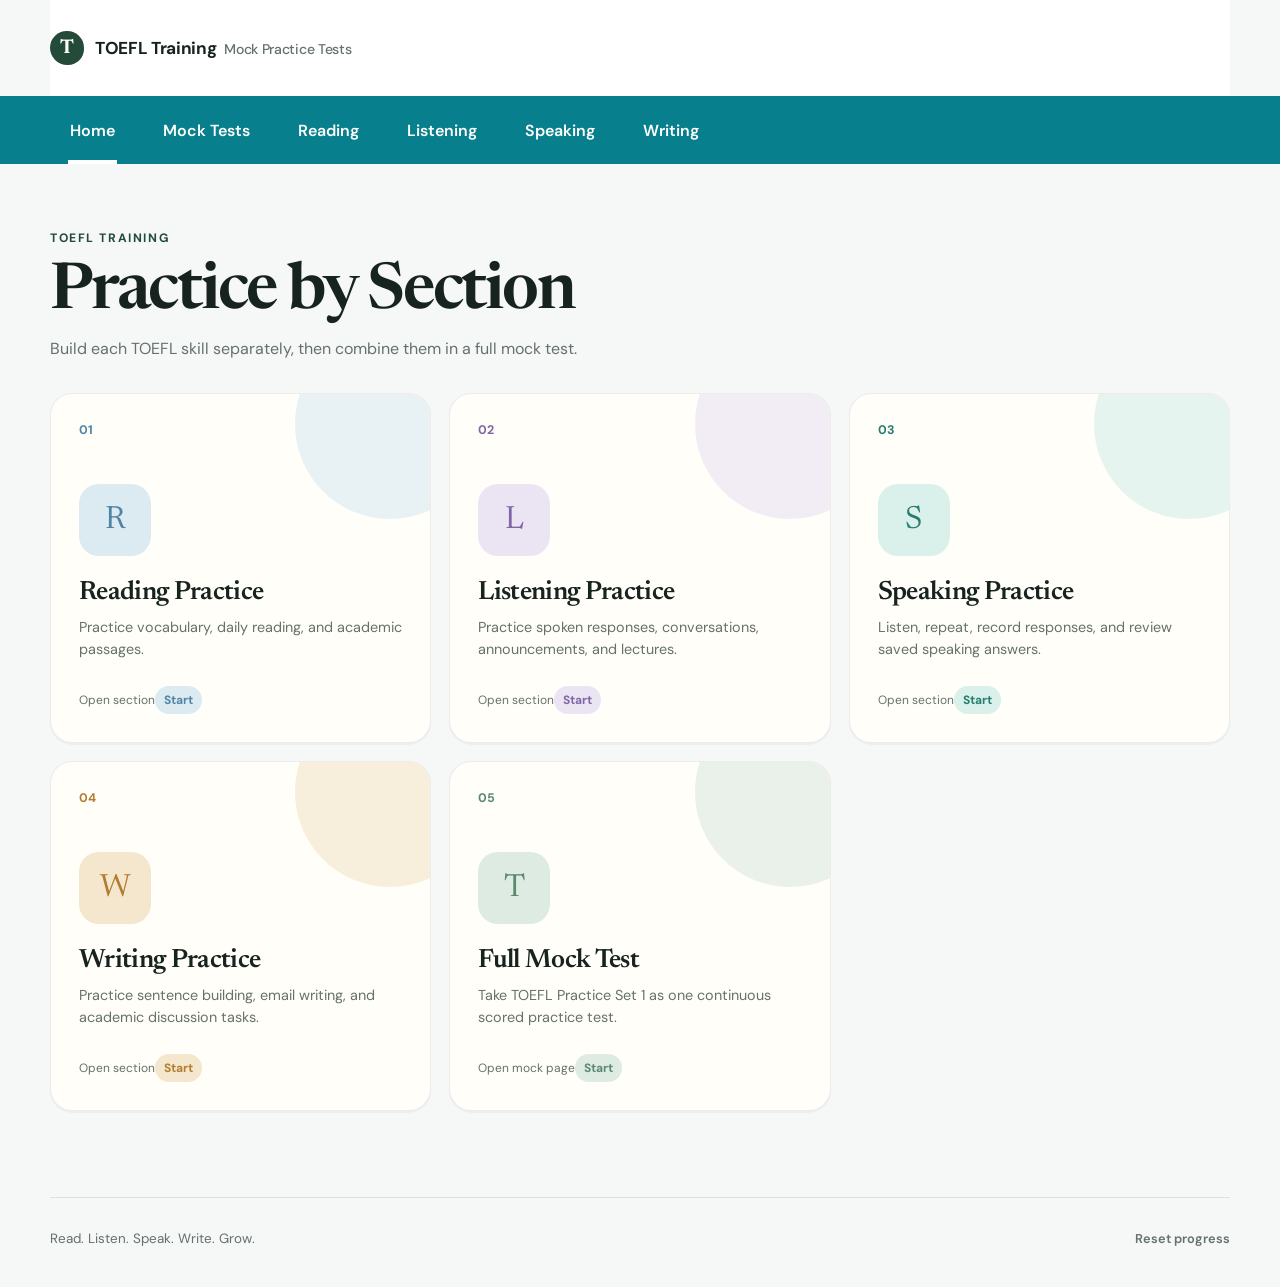
==== commit 148bced0: "Create section-based landing page" ====
--- a/index.html
+++ b/index.html
@@ -5,7 +5,7 @@
     <meta name="viewport" content="width=device-width, initial-scale=1.0" />
     <meta
       name="description"
-      content="A calm, focused practice space for TOEFL reading and listening questions."
+      content="A calm, focused TOEFL practice space for reading, listening, speaking, and writing."
     />
     <title>TOEFL Training</title>
     <link rel="preconnect" href="https://fonts.googleapis.com" />
@@ -19,7 +19,7 @@
   <body>
     <div class="page-shell">
       <header class="site-header">
-        <button class="brand" data-action="home" aria-label="Go to home">
+        <button class="brand" type="button" onclick="location.href='index.html'" aria-label="Go to home">
           <span class="brand-mark">T</span>
           <span class="brand-copy">
             <strong>TOEFL Training</strong>
@@ -30,22 +30,96 @@
 
       <nav class="site-nav" aria-label="Primary navigation">
         <div>
-          <button class="active" data-action="home">Home</button>
-          <button data-action="home">Mock Tests</button>
-          <span>English Practice</span>
+          <button class="active" type="button" onclick="location.href='index.html'">Home</button>
+          <button type="button" onclick="location.href='mock.html'">Mock Tests</button>
+          <button type="button" onclick="location.href='reading.html'">Reading</button>
+          <button type="button" onclick="location.href='listening.html'">Listening</button>
+          <button type="button" onclick="location.href='speaking.html'">Speaking</button>
+          <button type="button" onclick="location.href='writing.html'">Writing</button>
         </div>
       </nav>
 
-      <div id="persistent-audio-dock" aria-hidden="true"></div>
-      <main id="app" tabindex="-1"></main>
+      <main id="app" tabindex="-1">
+        <section class="home-view mock-home">
+          <div class="mock-page-heading">
+            <p class="eyebrow">TOEFL Training</p>
+            <h1>Practice by Section</h1>
+            <p class="mock-tagline">
+              Build each TOEFL skill separately, then combine them in a full mock test.
+            </p>
+          </div>
+
+          <div class="practice-grid">
+            <button class="set-card blue" type="button" onclick="location.href='reading.html'">
+              <span class="card-number">01</span>
+              <span class="card-icon">R</span>
+              <h3>Reading Practice</h3>
+              <p>Practice vocabulary, daily reading, and academic passages.</p>
+              <div class="card-meta">
+                <span>Open section</span>
+                <span class="card-ready">Start</span>
+              </div>
+            </button>
+
+            <button class="set-card purple" type="button" onclick="location.href='listening.html'">
+              <span class="card-number">02</span>
+              <span class="card-icon">L</span>
+              <h3>Listening Practice</h3>
+              <p>Practice spoken responses, conversations, announcements, and lectures.</p>
+              <div class="card-meta">
+                <span>Open section</span>
+                <span class="card-ready">Start</span>
+              </div>
+            </button>
+
+            <button class="set-card teal" type="button" onclick="location.href='speaking.html'">
+              <span class="card-number">03</span>
+              <span class="card-icon">S</span>
+              <h3>Speaking Practice</h3>
+              <p>Listen, repeat, record responses, and review saved speaking answers.</p>
+              <div class="card-meta">
+                <span>Open section</span>
+                <span class="card-ready">Start</span>
+              </div>
+            </button>
+
+            <button class="set-card amber" type="button" onclick="location.href='writing.html'">
+              <span class="card-number">04</span>
+              <span class="card-icon">W</span>
+              <h3>Writing Practice</h3>
+              <p>Practice sentence building, email writing, and academic discussion tasks.</p>
+              <div class="card-meta">
+                <span>Open section</span>
+                <span class="card-ready">Start</span>
+              </div>
+            </button>
+
+            <button class="set-card green" type="button" onclick="location.href='mock.html'">
+              <span class="card-number">05</span>
+              <span class="card-icon">T</span>
+              <h3>Full Mock Test</h3>
+              <p>Take TOEFL Practice Set 1 as one continuous scored practice test.</p>
+              <div class="card-meta">
+                <span>Open mock page</span>
+                <span class="card-ready">Start</span>
+              </div>
+            </button>
+          </div>
+        </section>
+      </main>
 
       <footer class="site-footer">
-        <span>Read. Listen. Grow.</span>
-        <button class="text-button reset-button" id="reset-progress">Reset progress</button>
+        <span>Read. Listen. Speak. Write. Grow.</span>
+        <button class="text-button reset-button" id="reset-progress" type="button">Reset progress</button>
       </footer>
     </div>
 
-    <script src="questions.js"></script>
-    <script src="app.js"></script>
+    <script>
+      document.querySelector("#reset-progress").addEventListener("click", () => {
+        localStorage.removeItem("toefl-training-progress-v1");
+        localStorage.removeItem("readwell-progress-v1");
+        indexedDB.deleteDatabase("toefl-training-recordings-v1");
+      });
+    </script>
   </body>
 </html>
--- a/styles.css
+++ b/styles.css
@@ -2126,3 +2126,332 @@
     transition: none !important;
   }
 }
+
+/* Writing tasks */
+.question-layout.writing-layout {
+  grid-template-columns: minmax(0, 0.95fr) minmax(360px, 1.05fr);
+}
+
+.writing-prompt-panel,
+.writing-answer-panel {
+  font-size: 1rem;
+}
+
+.sentence-context,
+.writing-task-card,
+.discussion-board {
+  border: 1px solid rgba(17, 119, 124, 0.18);
+  background: #f7fbfa;
+  padding: 22px;
+  border-radius: 18px;
+}
+
+.sentence-context span,
+.writing-response-label,
+.email-memo-head span,
+.professor-post span {
+  display: block;
+  color: var(--muted);
+  font-size: 0.82rem;
+  font-weight: 800;
+  letter-spacing: 0.05em;
+  text-transform: uppercase;
+}
+
+.sentence-context p {
+  margin: 12px 0 0;
+  font-size: 1.08rem;
+  line-height: 1.65;
+}
+
+.sentence-builder {
+  display: grid;
+  gap: 18px;
+}
+
+.sentence-response {
+  min-height: 92px;
+  padding: 16px;
+  display: flex;
+  align-content: flex-start;
+  align-items: flex-start;
+  flex-wrap: wrap;
+  gap: 8px;
+  border: 2px dashed rgba(17, 119, 124, 0.3);
+  border-radius: 16px;
+  background: #f4fbfa;
+}
+
+.sentence-placeholder {
+  color: var(--muted);
+  line-height: 1.5;
+}
+
+.word-bank {
+  display: flex;
+  flex-wrap: wrap;
+  gap: 10px;
+}
+
+.word-tile,
+.sentence-token {
+  min-height: 40px;
+  padding: 0 14px;
+  border: 1px solid rgba(23, 35, 30, 0.18);
+  border-radius: 9px;
+  background: white;
+  box-shadow: 0 2px 0 rgba(23, 35, 30, 0.06);
+  cursor: pointer;
+}
+
+.sentence-token {
+  border-color: rgba(17, 119, 124, 0.35);
+  background: var(--teal-light);
+}
+
+.sentence-fixed {
+  min-height: 40px;
+  display: inline-flex;
+  align-items: center;
+  color: var(--muted);
+  font-weight: 700;
+}
+
+.word-tile:hover,
+.sentence-token:hover {
+  transform: translateY(-1px);
+}
+
+.writing-actions {
+  display: flex;
+  gap: 10px;
+  flex-wrap: wrap;
+  margin-top: 14px;
+}
+
+.email-memo-head {
+  display: grid;
+  gap: 7px;
+  margin-bottom: 18px;
+  padding-bottom: 14px;
+  border-bottom: 1px solid rgba(23, 35, 30, 0.12);
+}
+
+.writing-task-card h2 {
+  margin: 22px 0 10px;
+  font-size: 1rem;
+}
+
+.writing-task-card ul {
+  margin: 0;
+  padding-left: 21px;
+  line-height: 1.7;
+}
+
+.writing-note {
+  color: var(--muted);
+  font-size: 0.92rem;
+}
+
+.writing-response-label {
+  margin-bottom: 10px;
+}
+
+.writing-response {
+  width: 100%;
+  min-height: 410px;
+  padding: 17px;
+  border: 1px solid rgba(23, 35, 30, 0.18);
+  border-radius: 14px;
+  resize: vertical;
+  color: var(--ink);
+  background: white;
+  font: inherit;
+  line-height: 1.65;
+}
+
+.writing-response:focus {
+  outline: 3px solid rgba(17, 119, 124, 0.18);
+  border-color: #11777c;
+}
+
+.writing-response-meta {
+  margin: 10px 0 16px;
+  display: flex;
+  justify-content: space-between;
+  gap: 12px;
+  color: var(--muted);
+  font-size: 0.86rem;
+}
+
+.discussion-board {
+  display: grid;
+  gap: 16px;
+}
+
+.professor-post {
+  padding-bottom: 16px;
+  border-bottom: 1px solid rgba(23, 35, 30, 0.12);
+}
+
+.professor-post h2 {
+  margin: 8px 0 12px;
+  font-size: 1.22rem;
+}
+
+.student-posts {
+  display: grid;
+  gap: 12px;
+}
+
+.student-posts article {
+  padding: 15px;
+  border-radius: 14px;
+  background: white;
+  border: 1px solid rgba(23, 35, 30, 0.1);
+}
+
+.student-posts p,
+.professor-post p,
+.writing-task-card p {
+  line-height: 1.65;
+}
+
+@media (max-width: 900px) {
+  .question-layout.writing-layout {
+    grid-template-columns: 1fr;
+  }
+
+  .writing-response {
+    min-height: 300px;
+  }
+}
+
+/* Speaking tasks */
+.speaking-prompt-panel,
+.speaking-record-panel {
+  font-size: 1rem;
+}
+
+.speaking-prompt-card,
+.speaking-context,
+.speaking-transcript,
+.saved-recording-card {
+  border: 1px solid rgba(17, 119, 124, 0.18);
+  background: #f7fbfa;
+  border-radius: 18px;
+}
+
+.speaking-prompt-card {
+  padding: 24px;
+  display: grid;
+  gap: 18px;
+}
+
+.speaking-prompt-card p:first-child {
+  margin: 0 0 6px;
+  color: var(--muted);
+  font-size: 0.78rem;
+  font-weight: 800;
+  letter-spacing: 0.08em;
+  text-transform: uppercase;
+}
+
+.speaking-prompt-card h2 {
+  margin: 0;
+  font-size: 1.45rem;
+}
+
+.speaking-context {
+  margin-bottom: 18px;
+  padding: 18px;
+  line-height: 1.65;
+}
+
+.speaking-audio {
+  width: 100%;
+}
+
+.speaking-note {
+  margin: 0;
+  color: var(--muted);
+  font-size: 0.92rem;
+  line-height: 1.5;
+}
+
+.speaking-transcript {
+  margin-top: 18px;
+  padding: 18px;
+}
+
+.speaking-transcript strong {
+  display: block;
+  margin-bottom: 8px;
+}
+
+.recording-orb {
+  width: 92px;
+  height: 92px;
+  margin: 18px auto 12px;
+  border-radius: 50%;
+  background:
+    radial-gradient(circle, #c75e55 0 28%, transparent 30%),
+    #eef7f6;
+  border: 3px solid #11777c;
+}
+
+.recording-orb.is-recording {
+  animation: recordPulse 1s ease-in-out infinite;
+}
+
+@keyframes recordPulse {
+  0%, 100% {
+    box-shadow: 0 0 0 0 rgba(199, 94, 85, 0.35);
+  }
+  50% {
+    box-shadow: 0 0 0 15px rgba(199, 94, 85, 0);
+  }
+}
+
+.recording-status,
+.recording-timer {
+  text-align: center;
+}
+
+.recording-status {
+  margin: 0;
+  color: var(--muted);
+}
+
+.recording-timer {
+  margin: 7px 0 18px;
+  font-size: 1.7rem;
+  font-weight: 800;
+}
+
+.speaking-actions {
+  display: flex;
+  gap: 10px;
+  justify-content: center;
+  flex-wrap: wrap;
+}
+
+.saved-recording {
+  margin-top: 22px;
+}
+
+.saved-recording-card {
+  padding: 16px;
+  display: grid;
+  gap: 10px;
+}
+
+.saved-recording-card span {
+  color: var(--muted);
+  font-size: 0.86rem;
+}
+
+.saved-recording-card audio {
+  width: 100%;
+}
+
